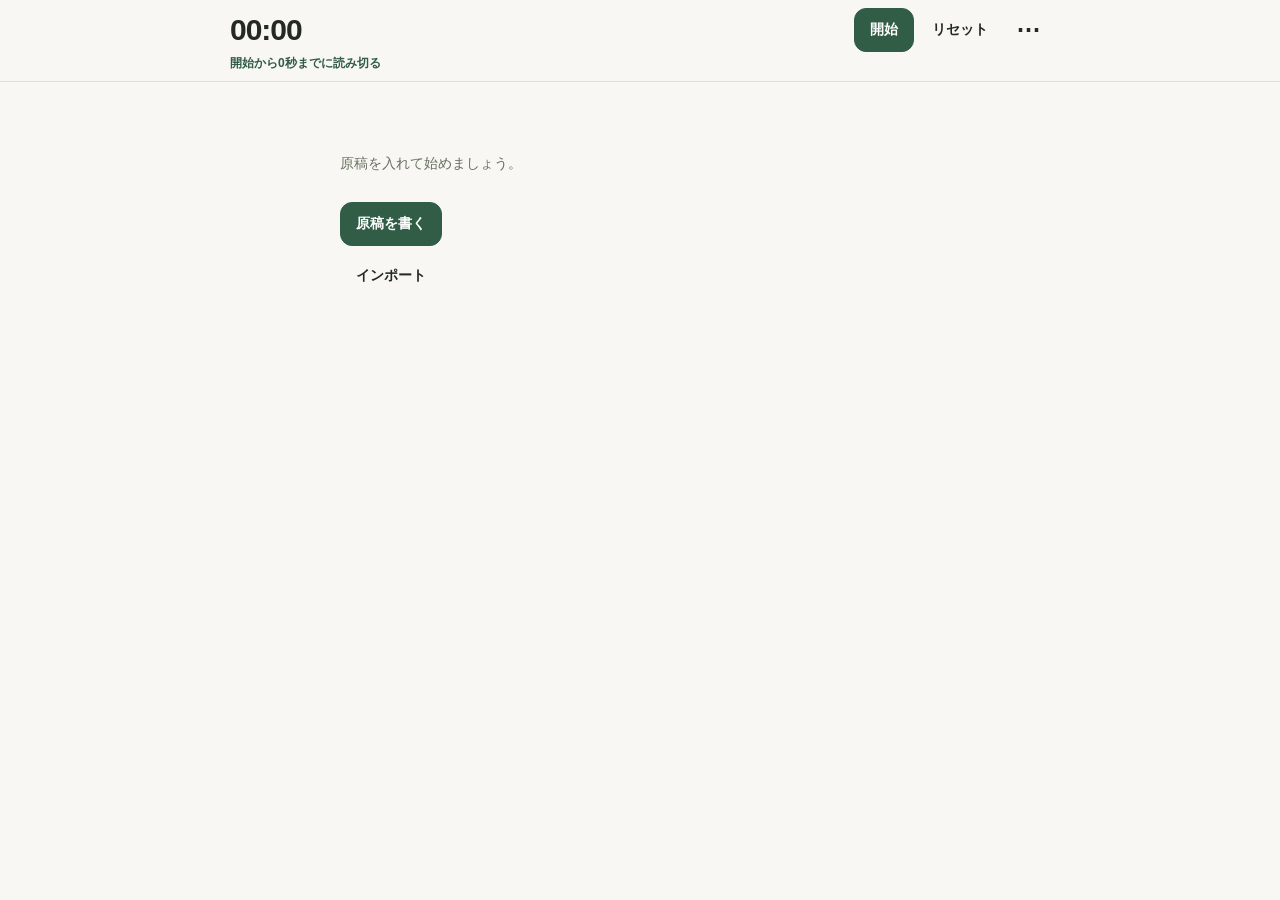
==== index.html @ 3bd9e0bf "Move secondary reading controls into a compact menu" ====
<!doctype html>
<html lang="ja">
<head>
  <meta charset="utf-8">
  <meta name="viewport" content="width=device-width, initial-scale=1, viewport-fit=cover">
  <meta name="theme-color" content="#f8f7f3">
  <title>Campe — 発表のカンペ</title>
  <link rel="stylesheet" href="style.css">
</head>
<body>
  <header>
    <div class="timer">
      <div><output id="stopwatchDisplay" aria-label="経過時間">00:00</output></div>
      <div class="timer-actions"><button id="startBtn" class="primary">開始</button><button id="resetBtn" class="subtle">リセット</button><button id="menuBtn" class="subtle" aria-label="メニューを開く" aria-haspopup="dialog">⋯</button></div>
    </div>
    <div class="reading-target" aria-label="読み終える目安"><strong id="readingDeadline"></strong></div>
    <p id="status" role="status" hidden></p>
  </header>
  <main id="memoContainer" tabindex="0" aria-label="発表原稿">
    <div id="memoContent"></div>
    <div id="emptyState"><p>原稿を入れて始めましょう。</p><button id="emptyEditBtn" class="primary">原稿を書く</button><button id="emptyImportBtn" class="subtle">インポート</button></div>
  </main>
  <dialog id="menuDialog" aria-labelledby="menuTitle">
    <div class="dialog-heading"><h2 id="menuTitle">メニュー</h2><button id="closeMenuBtn">閉じる</button></div>
    <p class="help"><b id="currentPage">1</b> / <span id="totalPages">1</span>ページ · <span id="readingDuration"></span></p>
    <div class="display-modes" role="group" aria-label="原稿の表示方法"><button id="readableMode" aria-pressed="true">読みやすいサイズ</button><button id="fitMode" aria-pressed="false">全文を収める</button></div>

    <div class="tools"><button id="editBtn">編集</button><button id="importBtn">インポート</button><span class="spacer"></span><button id="smallerBtn" aria-label="文字を小さく">A−</button><button id="largerBtn" aria-label="文字を大きく">A＋</button></div>
    <nav aria-label="ページ送り"><button id="prevBtn">← 前へ</button><span id="pageLabel">1 / 1</span><button id="nextBtn" class="primary">次へ →</button></nav>
  </dialog>
  <dialog id="editDialog">
    <form method="dialog" id="editForm">
      <div class="dialog-heading"><h2 id="editTitle">原稿を編集</h2><button value="close" aria-label="編集を閉じる">閉じる</button></div>
      <p class="help">入力した内容は自動保存されます。</p>
      <div class="duration-setting"><label for="durationInput">このページを読む時間（秒）</label><input id="durationInput" type="number" inputmode="numeric" min="1" max="86400" step="1" placeholder="自動" aria-describedby="durationHelp"></div>
      <p class="help" id="durationHelp">空欄なら1分300文字で目安を計算。前のページからの合計が読み切る時刻になります。</p>
      <textarea id="editTextarea" aria-label="このページの原稿" placeholder="このページで話すことを書いてください。"></textarea>
      <div class="dialog-actions"><button type="button" id="deleteSlideBtn" class="danger">このページを削除</button><button type="button" id="addSlideBtn">ページを追加</button><button value="close" class="primary">完了</button></div>
    </form>
  </dialog>
  <dialog id="importDialog">
    <form method="dialog" id="importForm">
      <div class="dialog-heading"><h2>原稿をインポート</h2><button value="cancel" aria-label="インポートを閉じる">閉じる</button></div>
      <p class="help">変換したCampe原稿を、そのまま全部貼り付けてください。ページと秒数をまとめて取り込みます。<br>通常の文章は空行でページを分割します。現在の原稿を置き換えます。</p>
      <textarea id="importTextarea" aria-label="まとめて取り込む原稿" placeholder="1ページ目の原稿\n\n2ページ目の原稿"></textarea>
      <p id="importError" class="help" role="alert" hidden></p>
      <div class="dialog-actions"><button value="cancel">キャンセル</button><button type="button" id="importConfirmBtn" class="primary">取り込む</button></div>
    </form>
  </dialog>
  <script src="app.js"></script>
</body>
</html>
---- style.css ----
:root { color-scheme: light; font-family: -apple-system, BlinkMacSystemFont, "Hiragino Sans", "Yu Gothic", sans-serif; color: #252923; background: #f8f7f3; --accent: #315c46; --memo-size: 28px; }
* { box-sizing: border-box; }
body { margin: 0; height: 100vh; height: 100dvh; display: flex; flex-direction: column; padding: env(safe-area-inset-top) env(safe-area-inset-right) env(safe-area-inset-bottom) env(safe-area-inset-left); }
button, textarea { font: inherit; }
button { min-height: 44px; border: 1px solid #d9dcd3; background: transparent; color: inherit; border-radius: 12px; padding: 10px 15px; cursor: pointer; touch-action: manipulation; font-size: 14px; font-weight: 600; }
button:disabled { opacity: .35; cursor: default; }
button:not(:disabled):active { background: #e1e7dc; }
button.primary { background: var(--accent); border-color: var(--accent); color: white; }
button.primary:not(:disabled):active { background: #234332; }
button.subtle { border-color: transparent; }
:focus-visible { outline: 3px solid #98b78a; outline-offset: 3px; }
[hidden] { display: none !important; }
header, footer { flex-shrink: 0; padding: 14px 22px; }
header { border-bottom: 1px solid #dfe1d7; }
.heading, .timer, .timer-actions, .tools, nav, .dialog-heading, .dialog-actions { display: flex; align-items: center; gap: 10px; }
.heading { justify-content: space-between; margin-bottom: 14px; }
.brand { font-size: 22px; font-weight: 750; letter-spacing: -1px; }
.dot { color: var(--accent); }
.page-count { font-size: 13px; color: #656c61; font-variant-numeric: tabular-nums; }
.timer { justify-content: space-between; }
.eyebrow { display: block; color: #66715f; font-size: 10px; font-weight: 600; letter-spacing: .12em; margin-bottom: 3px; }
#stopwatchDisplay { display: block; font-size: 38px; font-weight: 650; font-variant-numeric: tabular-nums; line-height: 1.15; letter-spacing: -1px; }
main { flex: 1; min-height: 0; overflow-y: auto; overflow-x: hidden; overscroll-behavior: contain; touch-action: pan-y pinch-zoom; padding: 26px 24px 40px; scrollbar-width: thin; }
#memoContent { max-width: 820px; margin: 0 auto; white-space: pre-wrap; overflow-wrap: anywhere; font-size: var(--memo-size); line-height: 1.8; font-weight: 550; }
#emptyState { max-width: 600px; margin: 6vh auto 0; }
h1 { font-size: clamp(28px, 7vw, 44px); font-weight: 650; line-height: 1.5; letter-spacing: -.04em; margin: 18px 0; }
#emptyState p { font-size: 14px; color: #687061; line-height: 1.9; margin-bottom: 25px; }
#emptyState button { display: block; margin: 8px 0; }
footer { border-top: 1px solid #dfe1d7; background: #f8f7f3; }
.tools { margin-bottom: 12px; }
.tools button { padding: 8px 12px; }
.spacer { flex: 1; }
nav { justify-content: space-between; }
nav button { width: 34%; min-height: 52px; }
#pageLabel { font-size: 13px; color: #66715f; font-variant-numeric: tabular-nums; }
#scrollHint { margin: 0 0 8px; text-align: center; font-size: 11px; color: #66715f; }
#status { font-size: 12px; color: #8a382b; margin: 8px 0 0; }
dialog { width: min(620px, calc(100% - 24px)); max-height: calc(100dvh - 32px); border: 1px solid #dfe1d7; border-radius: 20px; background: #f8f7f3; color: inherit; padding: 22px; }
dialog::backdrop { background: #19241cc0; }
dialog form { display: flex; flex-direction: column; max-height: calc(100dvh - 80px); }
.dialog-heading { justify-content: space-between; }
h2 { font-size: 20px; margin: 0; }
.help { color: #66715f; font-size: 13px; line-height: 1.7; }
textarea { display: block; width: 100%; min-height: 100px; height: 42dvh; flex-shrink: 1; padding: 15px; font-size: 18px; line-height: 1.7; border: 1px solid #c5ccbd; border-radius: 12px; resize: none; color: inherit; background: white; }
.dialog-actions { justify-content: flex-end; flex-wrap: wrap; margin-top: 16px; }
.danger { color: #9b3d32; margin-right: auto; }
@media (min-width: 800px) { header, footer { padding-left: max(24px, calc((100% - 820px) / 2)); padding-right: max(24px, calc((100% - 820px) / 2)); } }
@media (max-width: 350px) { header, footer { padding: 10px 12px; } main { padding: 20px 16px; } .tools { gap: 5px; } .tools button { padding: 8px 9px; } .timer-actions { gap: 2px; } #stopwatchDisplay { font-size: 32px; } }
@media (max-height: 500px) { header { padding-top: 6px; padding-bottom: 6px; } .heading { display: none; } .timer .eyebrow { display: none; } #stopwatchDisplay { font-size: 28px; } footer { padding-top: 6px; padding-bottom: 6px; } .tools { margin-bottom: 4px; } nav button { min-height: 44px; } main { padding-top: 14px; } }

.reading-target { display: flex; flex-wrap: wrap; gap: 4px 16px; margin-top: 10px; font-size: 13px; line-height: 1.6; color: var(--accent); }
.reading-target span { color: #66715f; }
.duration-setting { display: flex; flex-wrap: wrap; align-items: center; gap: 8px; font-size: 14px; }
#durationInput { width: 100px; min-height: 44px; padding: 8px 10px; border: 1px solid #c5ccbd; border-radius: 10px; background: white; color: inherit; font: inherit; font-size: 16px; }
#durationInput:invalid { border-color: #9b3d32; }

.display-modes { display: flex; gap: 6px; margin-bottom: 8px; }
.display-modes button { flex: 1; font-size: 12px; padding: 8px; }
.display-modes button[aria-pressed="true"] { background: #e1e7dc; border-color: #315c46; color: #234332; }
#memoContent { user-select: none; -webkit-user-select: none; }

/* Keep presentation controls compact so the script gets the remaining space. */
header { padding: 8px 14px; }
#stopwatchDisplay { font-size: 30px; }
.timer-actions { gap: 2px; }
#menuBtn { font-size: 24px; width: 44px; padding: 4px; }
.reading-target { margin-top: 2px; font-size: 12px; }
main { padding: 14px 18px 18px; }
#menuDialog .display-modes { margin-top: 16px; }
@media (min-width: 800px) { header { padding-left: max(18px, calc((100% - 820px) / 2)); padding-right: max(18px, calc((100% - 820px) / 2)); } }
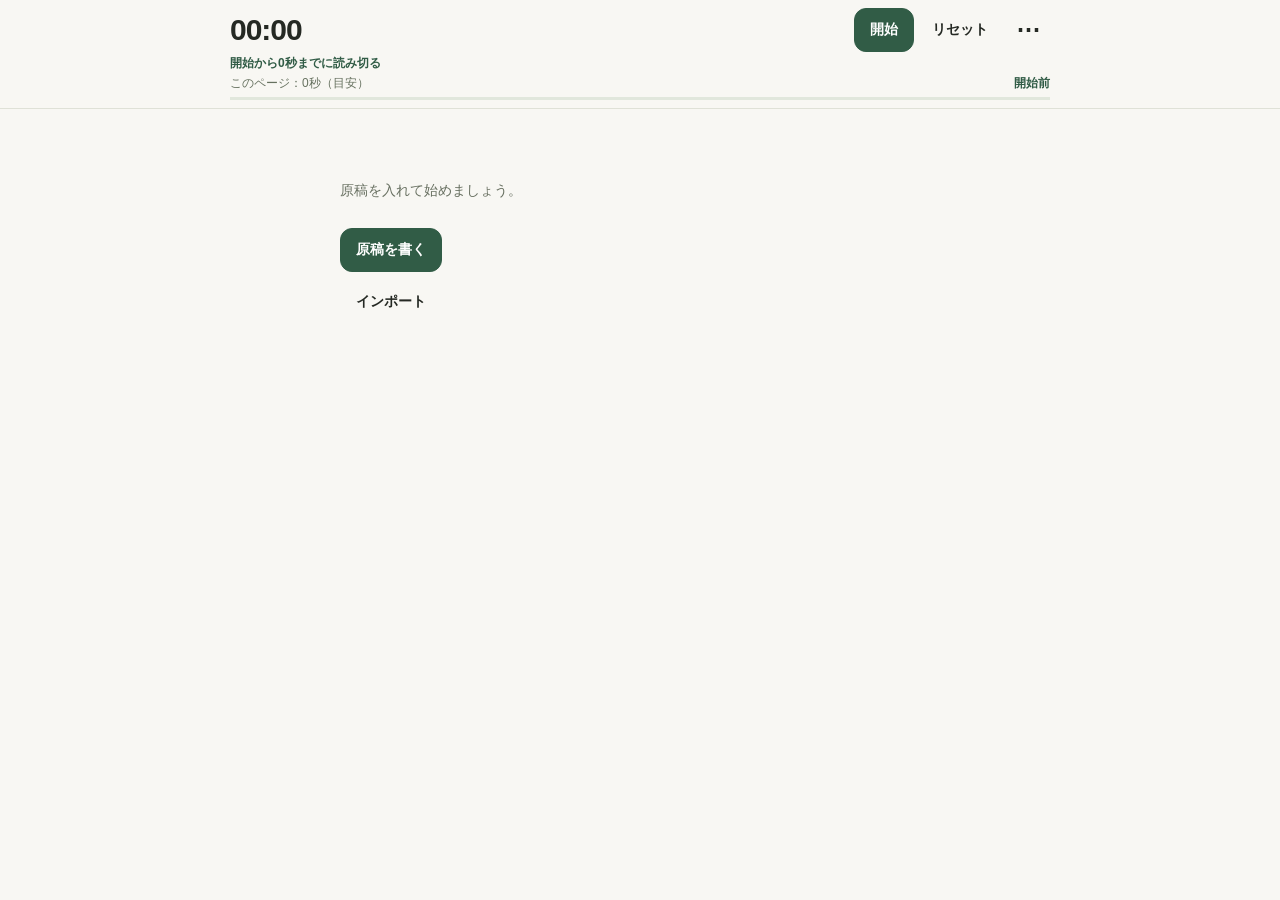
==== commit 1ab475f3: "Show live reading duration and schedule lateness" ====
--- a/index.html
+++ b/index.html
@@ -14,6 +14,8 @@
       <div class="timer-actions"><button id="startBtn" class="primary">開始</button><button id="resetBtn" class="subtle">リセット</button><button id="menuBtn" class="subtle" aria-label="メニューを開く" aria-haspopup="dialog">⋯</button></div>
     </div>
     <div class="reading-target" aria-label="読み終える目安"><strong id="readingDeadline"></strong></div>
+    <div class="pace" id="pace"><span id="readingDuration"></span><strong id="paceStatus"></strong></div>
+    <progress id="paceProgress" max="1" value="0" aria-label="このページの予定時間の進み具合"></progress>
     <p id="status" role="status" hidden></p>
   </header>
   <main id="memoContainer" tabindex="0" aria-label="発表原稿">
@@ -22,7 +24,7 @@
   </main>
   <dialog id="menuDialog" aria-labelledby="menuTitle">
     <div class="dialog-heading"><h2 id="menuTitle">メニュー</h2><button id="closeMenuBtn">閉じる</button></div>
-    <p class="help"><b id="currentPage">1</b> / <span id="totalPages">1</span>ページ · <span id="readingDuration"></span></p>
+    <p class="help"><b id="currentPage">1</b> / <span id="totalPages">1</span>ページ</p>
     <div class="display-modes" role="group" aria-label="原稿の表示方法"><button id="readableMode" aria-pressed="true">読みやすいサイズ</button><button id="fitMode" aria-pressed="false">全文を収める</button></div>
 
     <div class="tools"><button id="editBtn">編集</button><button id="importBtn">インポート</button><span class="spacer"></span><button id="smallerBtn" aria-label="文字を小さく">A−</button><button id="largerBtn" aria-label="文字を大きく">A＋</button></div>
--- a/style.css
+++ b/style.css
@@ -68,3 +68,17 @@
 main { padding: 14px 18px 18px; }
 #menuDialog .display-modes { margin-top: 16px; }
 @media (min-width: 800px) { header { padding-left: max(18px, calc((100% - 820px) / 2)); padding-right: max(18px, calc((100% - 820px) / 2)); } }
+
+.pace { display: flex; justify-content: space-between; align-items: baseline; gap: 8px; font-size: 12px; line-height: 1.8; font-variant-numeric: tabular-nums; }
+#readingDuration { color: #66715f; }
+#paceStatus { color: #315c46; }
+.pace[data-state="soon"] #paceStatus { color: #956100; }
+.pace[data-state="late"] #paceStatus { color: #b03929; }
+#paceProgress { display: block; width: 100%; height: 3px; margin-top: 2px; border: 0; appearance: none; background: #e1e7dc; color: #315c46; }
+#paceProgress::-webkit-progress-bar { background: #e1e7dc; }
+#paceProgress::-webkit-progress-value { background: #315c46; }
+#paceProgress::-moz-progress-bar { background: #315c46; }
+#paceProgress[data-state="soon"]::-webkit-progress-value { background: #956100; }
+#paceProgress[data-state="late"]::-webkit-progress-value { background: #b03929; }
+#paceProgress[data-state="soon"]::-moz-progress-bar { background: #956100; }
+#paceProgress[data-state="late"]::-moz-progress-bar { background: #b03929; }
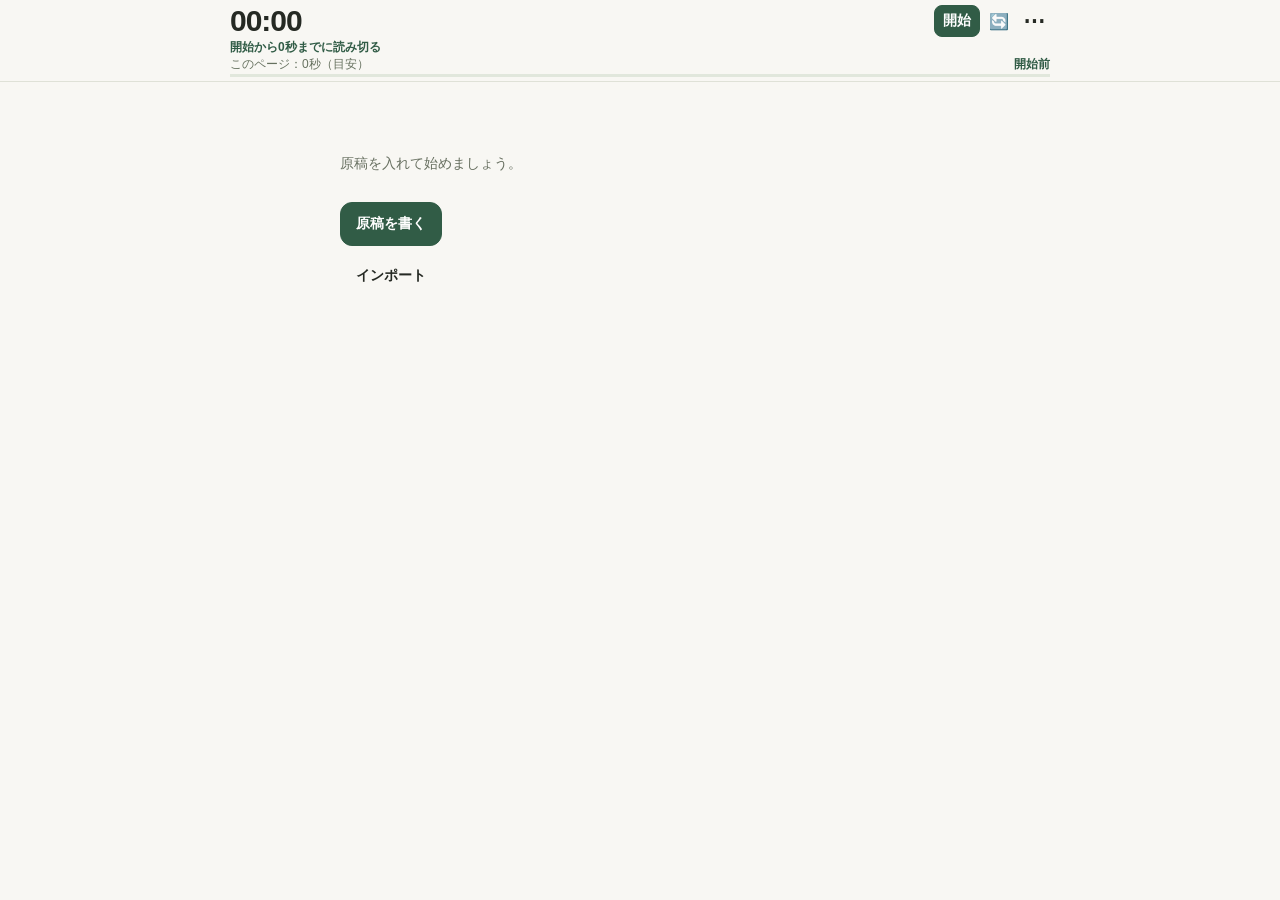
==== commit 22032745: "Compact timer controls and use pause and reset emoji" ====
--- a/index.html
+++ b/index.html
@@ -11,7 +11,7 @@
   <header>
     <div class="timer">
       <div><output id="stopwatchDisplay" aria-label="経過時間">00:00</output></div>
-      <div class="timer-actions"><button id="startBtn" class="primary">開始</button><button id="resetBtn" class="subtle">リセット</button><button id="menuBtn" class="subtle" aria-label="メニューを開く" aria-haspopup="dialog">⋯</button></div>
+      <div class="timer-actions"><button id="startBtn" class="primary">開始</button><button id="resetBtn" class="subtle" aria-label="リセット" title="リセット">🔄</button><button id="menuBtn" class="subtle" aria-label="メニューを開く" aria-haspopup="dialog">⋯</button></div>
     </div>
     <div class="reading-target" aria-label="読み終える目安"><strong id="readingDeadline"></strong></div>
     <div class="pace" id="pace"><span id="readingDuration"></span><strong id="paceStatus"></strong></div>
--- a/style.css
+++ b/style.css
@@ -82,3 +82,12 @@
 #paceProgress[data-state="late"]::-webkit-progress-value { background: #b03929; }
 #paceProgress[data-state="soon"]::-moz-progress-bar { background: #956100; }
 #paceProgress[data-state="late"]::-moz-progress-bar { background: #b03929; }
+
+/* Compact controls without reducing the time readouts. */
+header { padding-top: 4px; padding-bottom: 4px; }
+.timer-actions button { min-height: 32px; height: 32px; padding: 4px 8px; border-radius: 8px; }
+#resetBtn { width: 34px; padding: 4px; font-size: 16px; }
+#menuBtn { width: 32px; min-height: 32px; height: 32px; padding: 0; font-size: 22px; }
+.reading-target { margin-top: 0; line-height: 1.4; }
+.pace { line-height: 1.5; }
+#paceProgress { margin-top: 1px; }
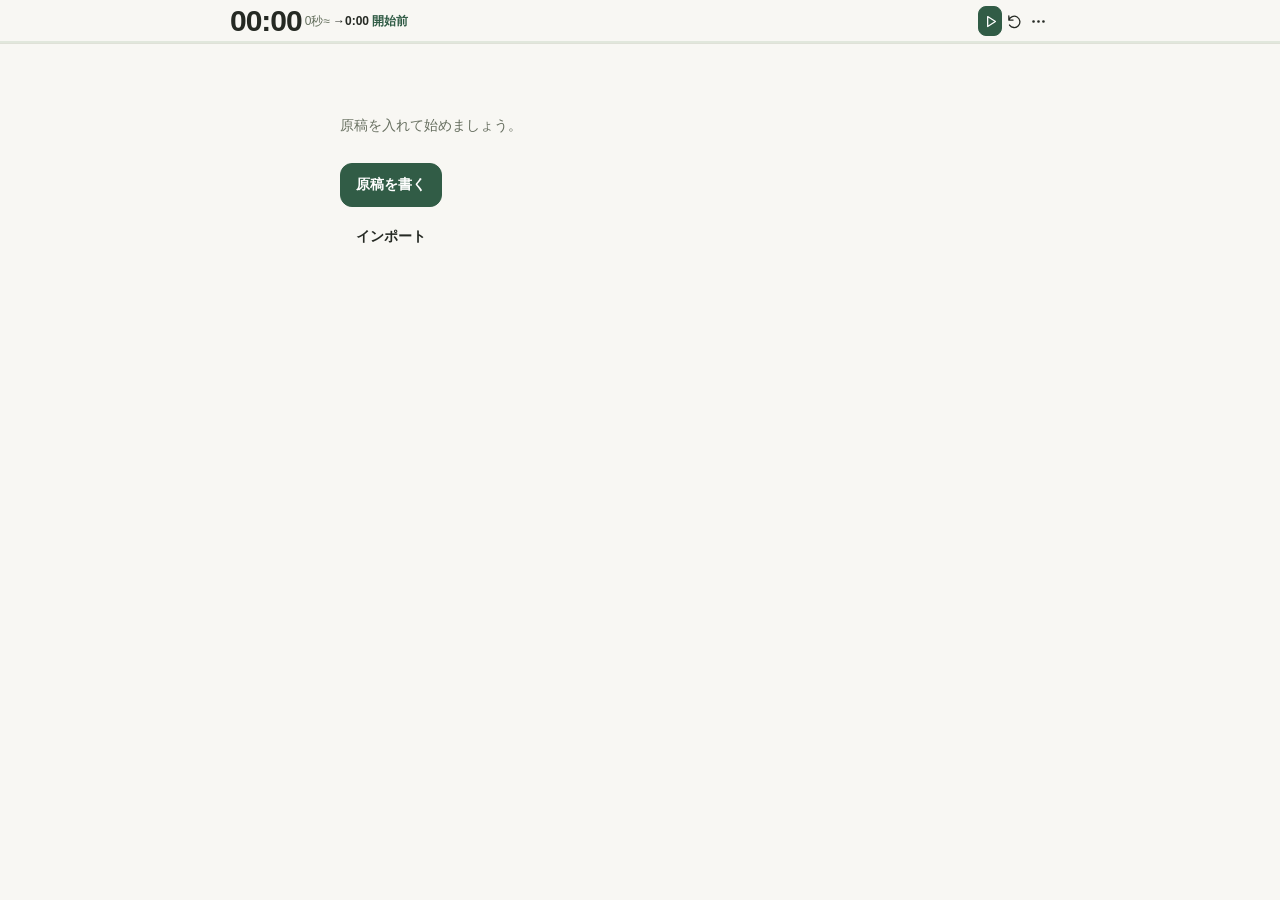
==== commit 6b6c227e: "Use a single-line timer bar with matching SVG controls" ====
--- a/index.html
+++ b/index.html
@@ -10,11 +10,10 @@
 <body>
   <header>
     <div class="timer">
-      <div><output id="stopwatchDisplay" aria-label="経過時間">00:00</output></div>
-      <div class="timer-actions"><button id="startBtn" class="primary">開始</button><button id="resetBtn" class="subtle" aria-label="リセット" title="リセット">🔄</button><button id="menuBtn" class="subtle" aria-label="メニューを開く" aria-haspopup="dialog">⋯</button></div>
+      <output id="stopwatchDisplay" aria-label="経過時間">00:00</output>
+      <div class="time-details" aria-label="原稿の進行目安"><span id="readingDuration"></span><strong id="readingDeadline"></strong><span id="pace"><strong id="paceStatus"></strong></span></div>
+      <div class="timer-actions"><button id="startBtn" class="primary" aria-label="開始" title="開始"><svg id="playIcon" viewBox="0 0 24 24" aria-hidden="true"><path d="m8 5 11 7-11 7Z"/></svg><svg id="pauseIcon" viewBox="0 0 24 24" aria-hidden="true" style="display:none"><path d="M8 5v14M16 5v14"/></svg></button><button id="resetBtn" class="subtle" aria-label="リセット" title="リセット"><svg viewBox="0 0 24 24" aria-hidden="true"><path d="M4 10a8 8 0 1 1 1 7M4 4v6h6"/></svg></button><button id="menuBtn" class="subtle" aria-label="メニューを開く" aria-haspopup="dialog"><svg viewBox="0 0 24 24" aria-hidden="true"><circle cx="5" cy="12" r="1"/><circle cx="12" cy="12" r="1"/><circle cx="19" cy="12" r="1"/></svg></button></div>
     </div>
-    <div class="reading-target" aria-label="読み終える目安"><strong id="readingDeadline"></strong></div>
-    <div class="pace" id="pace"><span id="readingDuration"></span><strong id="paceStatus"></strong></div>
     <progress id="paceProgress" max="1" value="0" aria-label="このページの予定時間の進み具合"></progress>
     <p id="status" role="status" hidden></p>
   </header>
--- a/style.css
+++ b/style.css
@@ -91,3 +91,24 @@
 .reading-target { margin-top: 0; line-height: 1.4; }
 .pace { line-height: 1.5; }
 #paceProgress { margin-top: 1px; }
+
+/* One row, with the elapsed time and controls always visible. */
+header { position: relative; padding: 4px 6px; }
+.timer { gap: 6px; }
+#stopwatchDisplay { flex: none; }
+.time-details { display: flex; align-items: center; gap: 6px; flex: 1; min-width: 0; overflow-x: auto; white-space: nowrap; scrollbar-width: none; font-size: 12px; font-variant-numeric: tabular-nums; }
+.time-details::-webkit-scrollbar { display: none; }
+.time-details > * { flex: none; }
+.timer-actions { flex: none; gap: 2px; }
+.timer-actions button, #resetBtn, #menuBtn { width: 26px; min-height: 30px; height: 30px; padding: 2px; }
+#startBtn { width: 32px; font-size: 12px; }
+#paceProgress { position: absolute; bottom: 0; left: 0; margin: 0; height: 2px; }
+@media (min-width: 800px) { header { padding-left: max(6px, calc((100% - 820px) / 2)); padding-right: max(6px, calc((100% - 820px) / 2)); } }
+
+.timer-actions button { display: flex; align-items: center; justify-content: center; }
+.timer-actions svg { width: 17px; height: 17px; fill: none; stroke: currentColor; stroke-width: 1.8; stroke-linecap: round; stroke-linejoin: round; }
+.time-details { gap: 4px; }
+.timer { gap: 3px; }
+.timer-actions { gap: 0; }
+.timer-actions button, #startBtn, #resetBtn, #menuBtn { width: 24px; }
+.time-details { gap: 3px; }
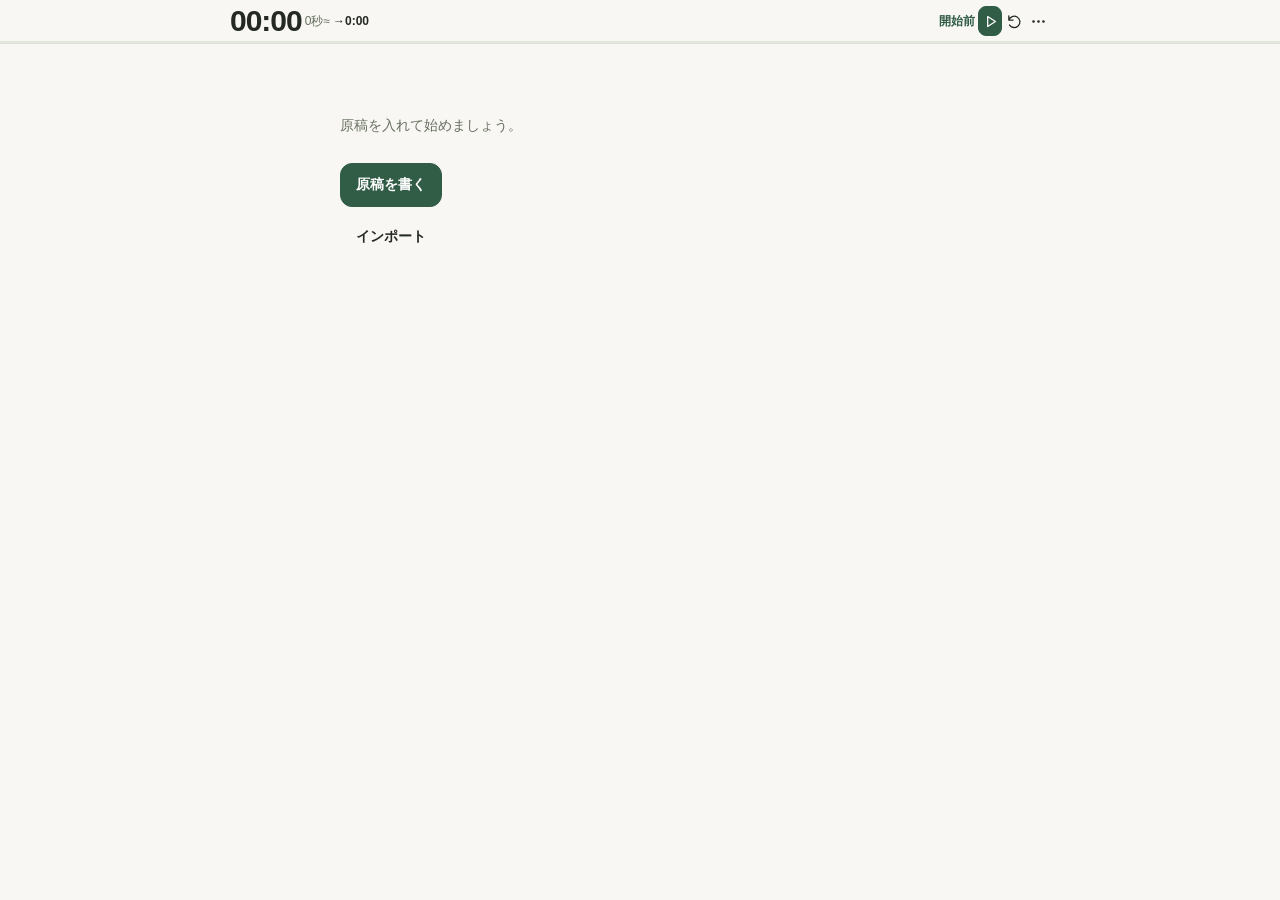
==== commit c699f602: "Emphasize lateness and keep it visible in the timer bar" ====
--- a/index.html
+++ b/index.html
@@ -11,7 +11,8 @@
   <header>
     <div class="timer">
       <output id="stopwatchDisplay" aria-label="経過時間">00:00</output>
-      <div class="time-details" aria-label="原稿の進行目安"><span id="readingDuration"></span><strong id="readingDeadline"></strong><span id="pace"><strong id="paceStatus"></strong></span></div>
+      <div class="time-details" aria-label="原稿の進行目安"><span id="readingDuration"></span><strong id="readingDeadline"></strong></div>
+      <span id="pace"><strong id="paceStatus"></strong></span>
       <div class="timer-actions"><button id="startBtn" class="primary" aria-label="開始" title="開始"><svg id="playIcon" viewBox="0 0 24 24" aria-hidden="true"><path d="m8 5 11 7-11 7Z"/></svg><svg id="pauseIcon" viewBox="0 0 24 24" aria-hidden="true" style="display:none"><path d="M8 5v14M16 5v14"/></svg></button><button id="resetBtn" class="subtle" aria-label="リセット" title="リセット"><svg viewBox="0 0 24 24" aria-hidden="true"><path d="M4 10a8 8 0 1 1 1 7M4 4v6h6"/></svg></button><button id="menuBtn" class="subtle" aria-label="メニューを開く" aria-haspopup="dialog"><svg viewBox="0 0 24 24" aria-hidden="true"><circle cx="5" cy="12" r="1"/><circle cx="12" cy="12" r="1"/><circle cx="19" cy="12" r="1"/></svg></button></div>
     </div>
     <progress id="paceProgress" max="1" value="0" aria-label="このページの予定時間の進み具合"></progress>
--- a/style.css
+++ b/style.css
@@ -72,8 +72,8 @@
 .pace { display: flex; justify-content: space-between; align-items: baseline; gap: 8px; font-size: 12px; line-height: 1.8; font-variant-numeric: tabular-nums; }
 #readingDuration { color: #66715f; }
 #paceStatus { color: #315c46; }
-.pace[data-state="soon"] #paceStatus { color: #956100; }
-.pace[data-state="late"] #paceStatus { color: #b03929; }
+#pace[data-state="soon"] #paceStatus { color: #956100; }
+#pace[data-state="late"] #paceStatus { color: #b03929; }
 #paceProgress { display: block; width: 100%; height: 3px; margin-top: 2px; border: 0; appearance: none; background: #e1e7dc; color: #315c46; }
 #paceProgress::-webkit-progress-bar { background: #e1e7dc; }
 #paceProgress::-webkit-progress-value { background: #315c46; }
@@ -112,3 +112,8 @@
 .timer-actions { gap: 0; }
 .timer-actions button, #startBtn, #resetBtn, #menuBtn { width: 24px; }
 .time-details { gap: 3px; }
+
+/* Keep schedule lateness visible even when secondary timings overflow. */
+#pace { flex: none; white-space: nowrap; font-size: 12px; font-variant-numeric: tabular-nums; }
+#pace[data-state="late"] { padding: 3px 5px; border-radius: 6px; background: #f8e4df; font-size: 18px; line-height: 1.25; }
+#pace[data-state="late"] #paceStatus { color: #a02e20; font-weight: 750; }
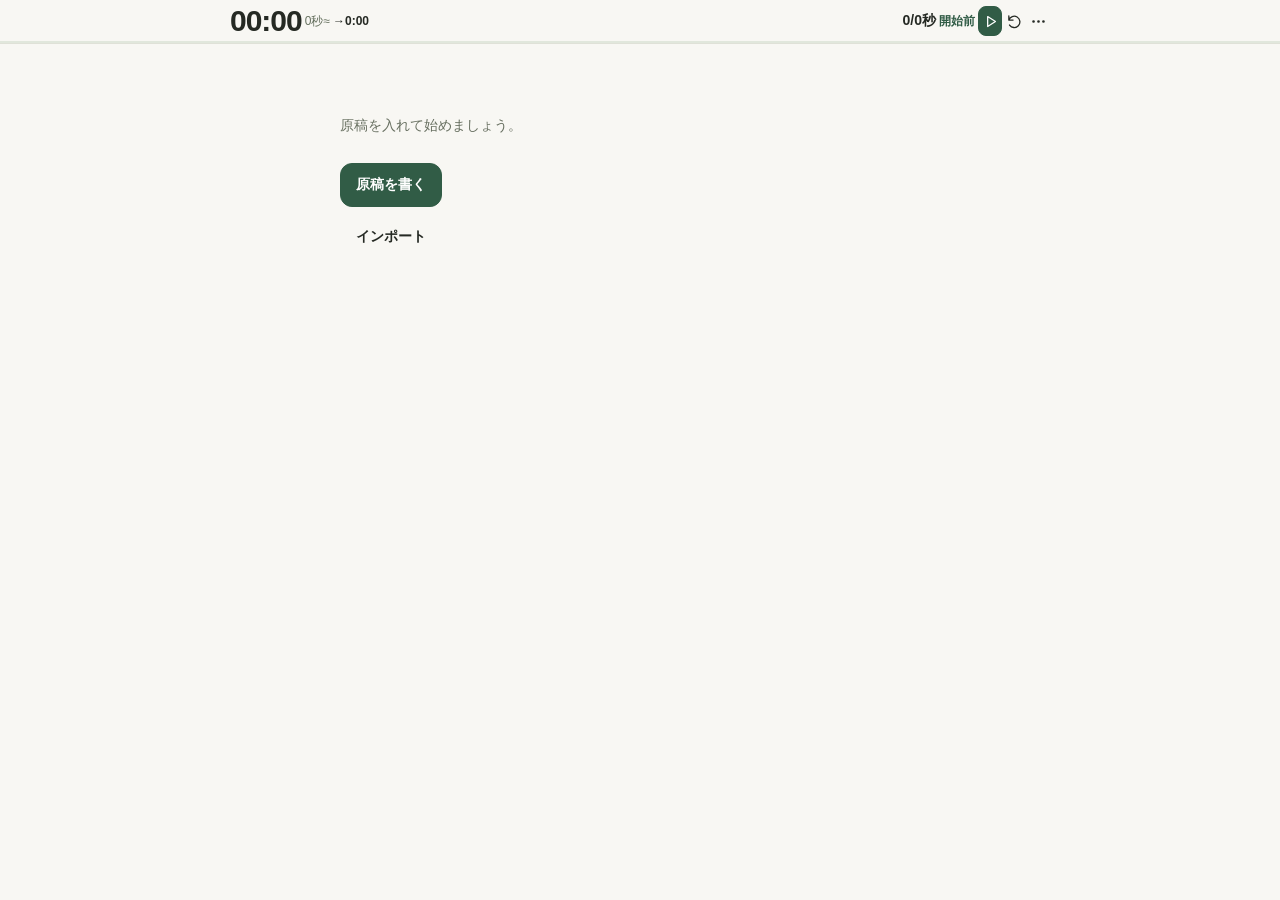
==== commit e90ef4bf: "Track carried schedule lag separately from page overtime" ====
--- a/index.html
+++ b/index.html
@@ -12,6 +12,7 @@
     <div class="timer">
       <output id="stopwatchDisplay" aria-label="経過時間">00:00</output>
       <div class="time-details" aria-label="原稿の進行目安"><span id="readingDuration"></span><strong id="readingDeadline"></strong></div>
+      <strong id="pageTiming"></strong>
       <span id="pace"><strong id="paceStatus"></strong></span>
       <div class="timer-actions"><button id="startBtn" class="primary" aria-label="開始" title="開始"><svg id="playIcon" viewBox="0 0 24 24" aria-hidden="true"><path d="m8 5 11 7-11 7Z"/></svg><svg id="pauseIcon" viewBox="0 0 24 24" aria-hidden="true" style="display:none"><path d="M8 5v14M16 5v14"/></svg></button><button id="resetBtn" class="subtle" aria-label="リセット" title="リセット"><svg viewBox="0 0 24 24" aria-hidden="true"><path d="M4 10a8 8 0 1 1 1 7M4 4v6h6"/></svg></button><button id="menuBtn" class="subtle" aria-label="メニューを開く" aria-haspopup="dialog"><svg viewBox="0 0 24 24" aria-hidden="true"><circle cx="5" cy="12" r="1"/><circle cx="12" cy="12" r="1"/><circle cx="19" cy="12" r="1"/></svg></button></div>
     </div>
--- a/style.css
+++ b/style.css
@@ -117,3 +117,7 @@
 #pace { flex: none; white-space: nowrap; font-size: 12px; font-variant-numeric: tabular-nums; }
 #pace[data-state="late"] { padding: 3px 5px; border-radius: 6px; background: #f8e4df; font-size: 18px; line-height: 1.25; }
 #pace[data-state="late"] #paceStatus { color: #a02e20; font-weight: 750; }
+
+#pageTiming { flex: none; white-space: nowrap; font-size: 14px; font-variant-numeric: tabular-nums; }
+#pageTiming[data-state="late"] { color: #a02e20; background: #f8e4df; border-radius: 6px; padding: 3px; }
+#pace[data-state="late"] { font-size: 16px; padding: 3px; }
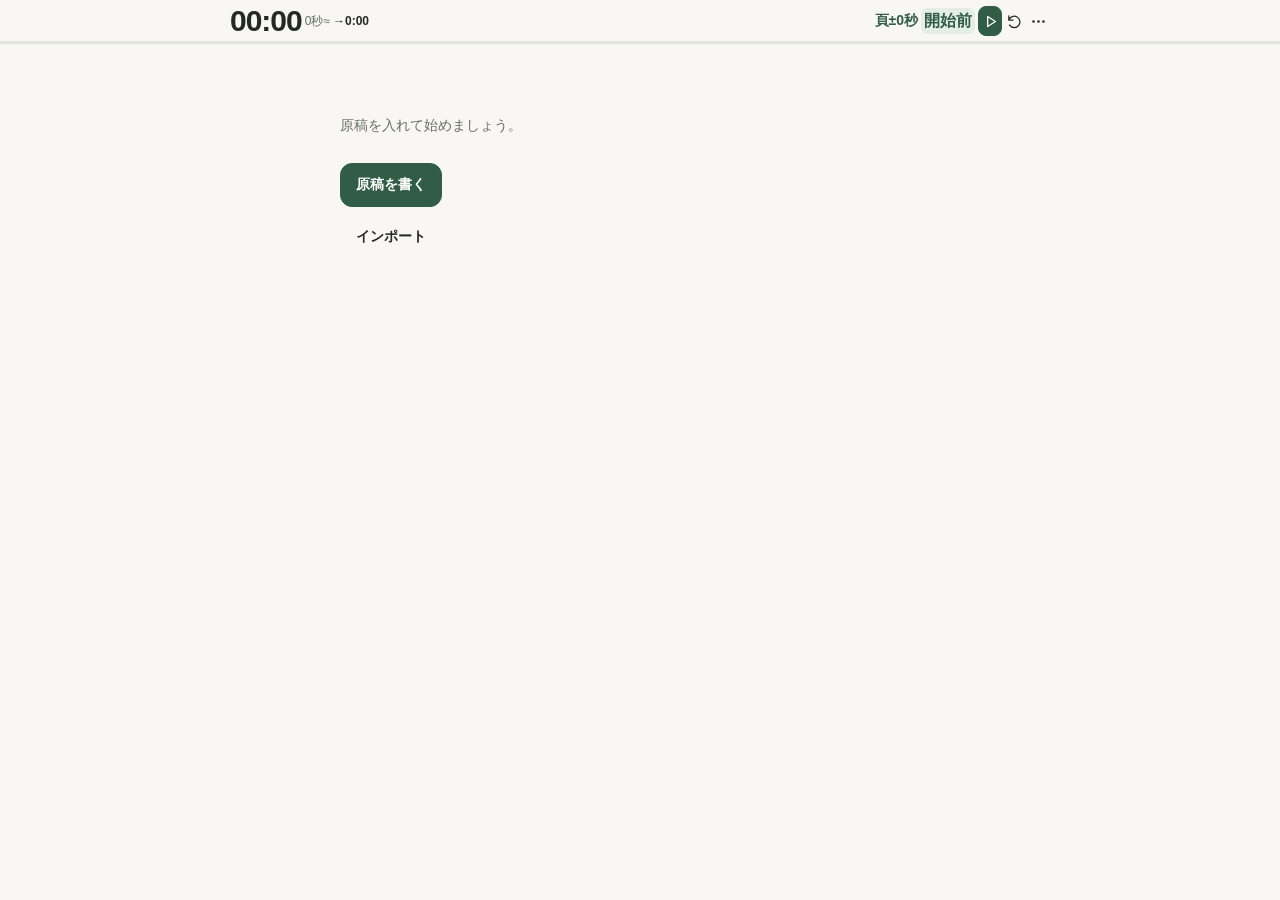
==== commit 901d9fda: "Clarify carried delay labels and refresh cached assets" ====
--- a/index.html
+++ b/index.html
@@ -5,7 +5,7 @@
   <meta name="viewport" content="width=device-width, initial-scale=1, viewport-fit=cover">
   <meta name="theme-color" content="#f8f7f3">
   <title>Campe — 発表のカンペ</title>
-  <link rel="stylesheet" href="style.css">
+  <link rel="stylesheet" href="style.css?v=20260915-carry">
 </head>
 <body>
   <header>
@@ -50,6 +50,6 @@
       <div class="dialog-actions"><button value="cancel">キャンセル</button><button type="button" id="importConfirmBtn" class="primary">取り込む</button></div>
     </form>
   </dialog>
-  <script src="app.js"></script>
+  <script src="app.js?v=20260915-carry"></script>
 </body>
 </html>
--- a/style.css
+++ b/style.css
@@ -121,3 +121,7 @@
 #pageTiming { flex: none; white-space: nowrap; font-size: 14px; font-variant-numeric: tabular-nums; }
 #pageTiming[data-state="late"] { color: #a02e20; background: #f8e4df; border-radius: 6px; padding: 3px; }
 #pace[data-state="late"] { font-size: 16px; padding: 3px; }
+
+#pace { font-size: 16px; line-height: 1.25; padding: 3px; border-radius: 6px; background: #e4eee5; }
+#paceStatus { font-weight: 750; }
+#pageTiming { color: #315c46; }
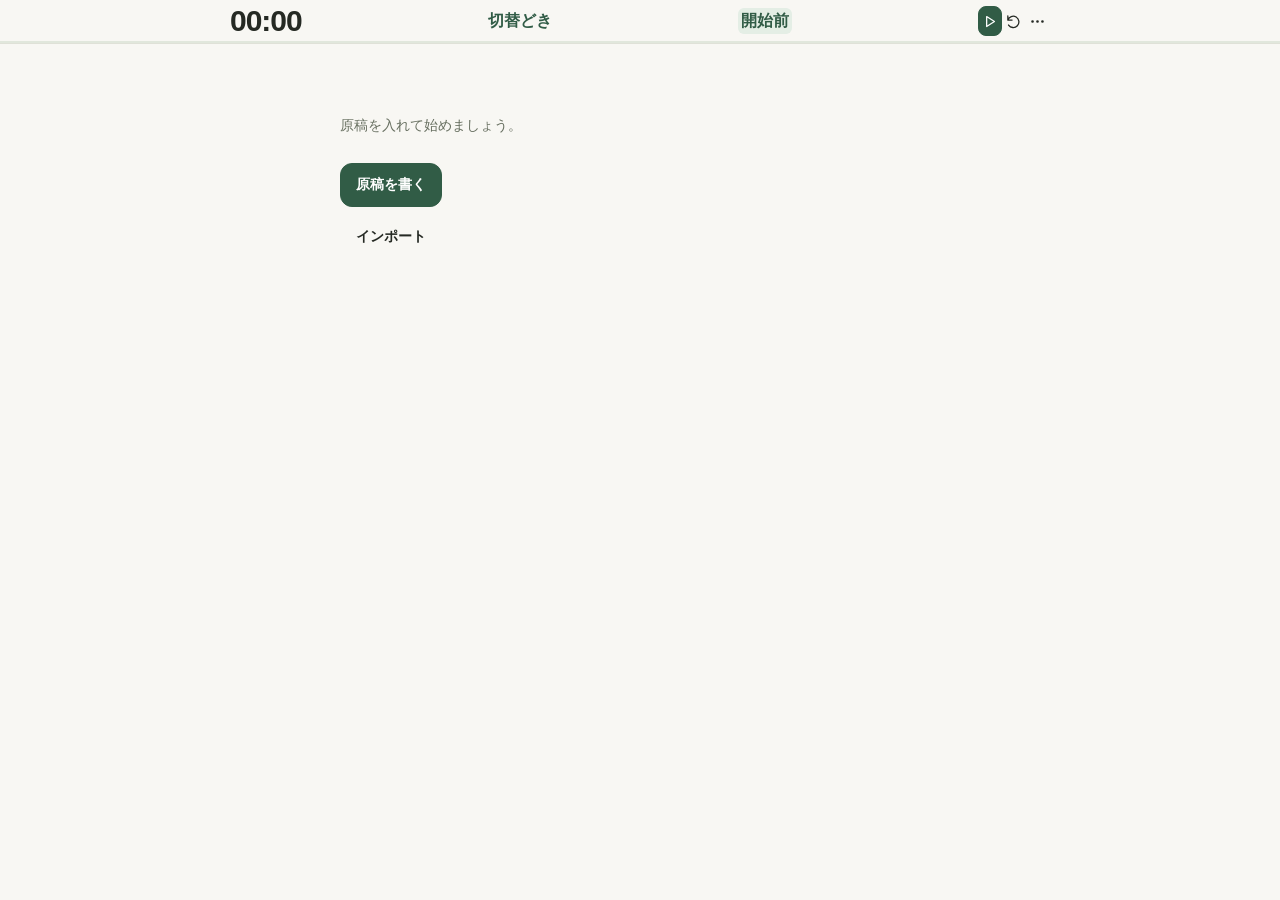
==== commit 60e2e700: "Use readable timer labels and remove clipped header details" ====
--- a/index.html
+++ b/index.html
@@ -5,13 +5,12 @@
   <meta name="viewport" content="width=device-width, initial-scale=1, viewport-fit=cover">
   <meta name="theme-color" content="#f8f7f3">
   <title>Campe — 発表のカンペ</title>
-  <link rel="stylesheet" href="style.css?v=20260915-carry">
+  <link rel="stylesheet" href="style.css?v=20260915-readable">
 </head>
 <body>
   <header>
     <div class="timer">
       <output id="stopwatchDisplay" aria-label="経過時間">00:00</output>
-      <div class="time-details" aria-label="原稿の進行目安"><span id="readingDuration"></span><strong id="readingDeadline"></strong></div>
       <strong id="pageTiming"></strong>
       <span id="pace"><strong id="paceStatus"></strong></span>
       <div class="timer-actions"><button id="startBtn" class="primary" aria-label="開始" title="開始"><svg id="playIcon" viewBox="0 0 24 24" aria-hidden="true"><path d="m8 5 11 7-11 7Z"/></svg><svg id="pauseIcon" viewBox="0 0 24 24" aria-hidden="true" style="display:none"><path d="M8 5v14M16 5v14"/></svg></button><button id="resetBtn" class="subtle" aria-label="リセット" title="リセット"><svg viewBox="0 0 24 24" aria-hidden="true"><path d="M4 10a8 8 0 1 1 1 7M4 4v6h6"/></svg></button><button id="menuBtn" class="subtle" aria-label="メニューを開く" aria-haspopup="dialog"><svg viewBox="0 0 24 24" aria-hidden="true"><circle cx="5" cy="12" r="1"/><circle cx="12" cy="12" r="1"/><circle cx="19" cy="12" r="1"/></svg></button></div>
@@ -28,6 +27,7 @@
     <p class="help"><b id="currentPage">1</b> / <span id="totalPages">1</span>ページ</p>
     <div class="display-modes" role="group" aria-label="原稿の表示方法"><button id="readableMode" aria-pressed="true">読みやすいサイズ</button><button id="fitMode" aria-pressed="false">全文を収める</button></div>
 
+    <div class="time-details" aria-label="原稿の進行目安"><span id="readingDuration"></span><strong id="readingDeadline"></strong></div>
     <div class="tools"><button id="editBtn">編集</button><button id="importBtn">インポート</button><span class="spacer"></span><button id="smallerBtn" aria-label="文字を小さく">A−</button><button id="largerBtn" aria-label="文字を大きく">A＋</button></div>
     <nav aria-label="ページ送り"><button id="prevBtn">← 前へ</button><span id="pageLabel">1 / 1</span><button id="nextBtn" class="primary">次へ →</button></nav>
   </dialog>
@@ -50,6 +50,6 @@
       <div class="dialog-actions"><button value="cancel">キャンセル</button><button type="button" id="importConfirmBtn" class="primary">取り込む</button></div>
     </form>
   </dialog>
-  <script src="app.js?v=20260915-carry"></script>
+  <script src="app.js?v=20260915-readable"></script>
 </body>
 </html>
--- a/style.css
+++ b/style.css
@@ -125,3 +125,9 @@
 #pace { font-size: 16px; line-height: 1.25; padding: 3px; border-radius: 6px; background: #e4eee5; }
 #paceStatus { font-weight: 750; }
 #pageTiming { color: #315c46; }
+
+/* Reserve the single header row for immediately readable live values. */
+.timer { justify-content: space-between; gap: 4px; }
+#pageTiming { font-size: 16px; }
+#menuDialog .time-details { display: grid; gap: 6px; margin: 16px 0; white-space: normal; font-size: 14px; }
+#menuDialog #readingDuration { color: inherit; }
